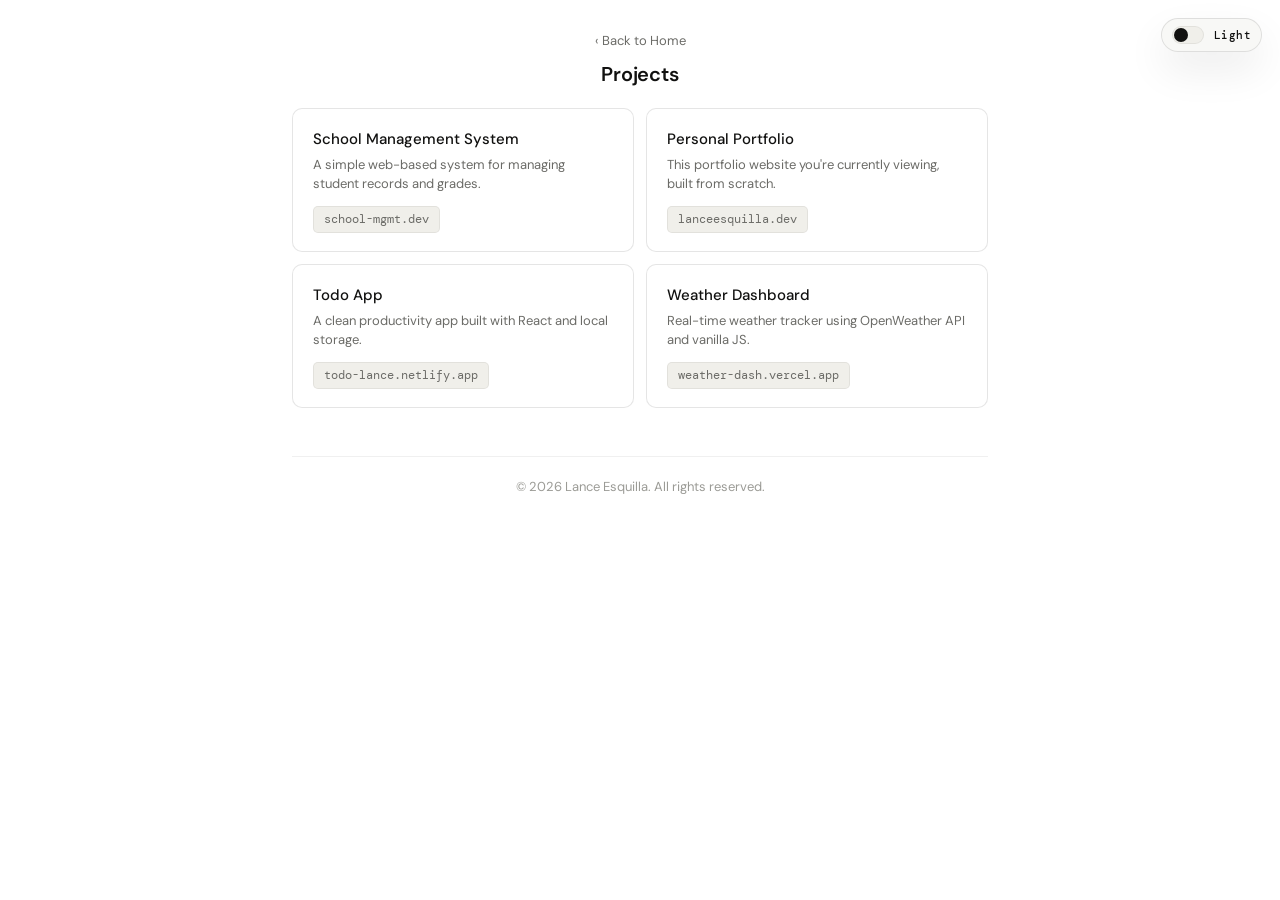
==== projects.html @ 85e6c607 "Initial commit: Portfolio website" ====
<!DOCTYPE html>
<html lang="en">
<head>
<meta charset="UTF-8" />
<meta name="viewport" content="width=device-width, initial-scale=1.0" />
<title>Projects - Lance Esquilla</title>
<link rel="preconnect" href="https://fonts.googleapis.com" />
<link href="https://fonts.googleapis.com/css2?family=DM+Sans:ital,opsz,wght@0,9..40,300;0,9..40,400;0,9..40,500;0,9..40,600;1,9..40,400&family=DM+Mono:wght@400;500&display=swap" rel="stylesheet" />
<link rel="stylesheet" href="style.css" />
<script src="theme.js"></script>
</head>
<body>
  <button class="theme-toggle" type="button" data-theme-toggle aria-pressed="false" aria-label="Switch theme">
    <span class="theme-toggle-track" aria-hidden="true">
      <span class="theme-toggle-thumb"></span>
    </span>
    <span class="theme-toggle-label" data-theme-label>Light</span>
  </button>
  <div class="container page-narrow">
    <div class="page-header">
      <div></div>
      <div class="page-header-main">
        <a href="index.html#projects" class="back-link">&lsaquo; Back to Home</a>
        <h1 class="page-title">Projects</h1>
      </div>
      <div></div>
    </div>

    <div class="section">
      <div class="projects-grid">
        <div class="project-card">
          <div class="project-name">School Management System</div>
          <div class="project-desc">A simple web-based system for managing student records and grades.</div>
          <span class="project-link">school-mgmt.dev</span>
        </div>
        <div class="project-card">
          <div class="project-name">Personal Portfolio</div>
          <div class="project-desc">This portfolio website you're currently viewing, built from scratch.</div>
          <span class="project-link">lanceesquilla.dev</span>
        </div>
        <div class="project-card">
          <div class="project-name">Todo App</div>
          <div class="project-desc">A clean productivity app built with React and local storage.</div>
          <span class="project-link">todo-lance.netlify.app</span>
        </div>
        <div class="project-card">
          <div class="project-name">Weather Dashboard</div>
          <div class="project-desc">Real-time weather tracker using OpenWeather API and vanilla JS.</div>
          <span class="project-link">weather-dash.vercel.app</span>
        </div>
      </div>
    </div>

    <div class="page-footer">© 2026 Lance Esquilla. All rights reserved.</div>
  </div>
</body>
</html>
---- style.css ----
*,
*::before,
*::after {
  box-sizing: border-box;
  margin: 0;
  padding: 0;
}

:root {
  --bg: #ffffff;
  --bg2: #f7f7f5;
  --bg3: #f0efea;
  --text: #111110;
  --text2: #6b6b67;
  --text3: #9b9b96;
  --border: rgba(0, 0, 0, 0.1);
  --border2: rgba(0, 0, 0, 0.06);
  --accent: #111110;
  --accent-bg: #111110;
  --accent-text: #ffffff;
  --tag-bg: #efefec;
  --tag-text: #444440;
  --surface-strong: #1a1a18;
  --surface-strong-muted: rgba(255, 255, 255, 0.4);
  --surface-strong-soft: rgba(255, 255, 255, 0.35);
  --surface-pattern: rgba(255, 255, 255, 0.01);
  --shadow-soft: 0 18px 40px rgba(17, 17, 16, 0.08);
  --radius: 10px;
  --radius-sm: 6px;
  --font: "DM Sans", sans-serif;
  --mono: "DM Mono", monospace;
}

:root[data-theme="dark"] {
  --bg: #121412;
  --bg2: #181c18;
  --bg3: #232923;
  --text: #f3f4ef;
  --text2: #b2b8ae;
  --text3: #7f877d;
  --border: rgba(235, 239, 231, 0.14);
  --border2: rgba(235, 239, 231, 0.08);
  --accent: #f3f4ef;
  --accent-bg: #eef1e7;
  --accent-text: #11140f;
  --tag-bg: #20251f;
  --tag-text: #d8ddd2;
  --surface-strong: #eef1e7;
  --surface-strong-muted: rgba(17, 20, 15, 0.56);
  --surface-strong-soft: rgba(17, 20, 15, 0.42);
  --surface-pattern: rgba(17, 20, 15, 0.04);
  --shadow-soft: 0 24px 60px rgba(0, 0, 0, 0.28);
}

body {
  font-family: var(--font);
  background: var(--bg);
  color: var(--text);
  font-size: 15px;
  line-height: 1.6;
  -webkit-font-smoothing: antialiased;
  transition:
    background-color 0.25s ease,
    color 0.25s ease;
}

a {
  color: inherit;
  text-decoration: none;
}

/* ── LAYOUT ── */
.container {
  max-width: 1080px;
  margin: 0 auto;
  padding: 0 32px;
}
.page-narrow {
  max-width: 760px;
}

/* ── PAGE ── */
.page-header {
  padding: 28px 0 18px;
  display: flex;
  align-items: flex-start;
  justify-content: space-between;
  gap: 16px;
}
.page-header-main {
  flex: 1;
  text-align: center;
}
.back-link {
  display: inline-flex;
  align-items: center;
  gap: 6px;
  font-size: 13px;
  color: var(--text2);
  margin-bottom: 6px;
}
.back-link:hover {
  color: var(--text);
}
.page-title {
  font-size: 20px;
  font-weight: 600;
  letter-spacing: -0.2px;
}
.theme-toggle {
  position: absolute;
  top: 18px;
  right: 18px;
  z-index: 10;
  display: inline-flex;
  align-items: center;
  gap: 10px;
  min-width: 98px;
  justify-content: center;
  border: 1px solid var(--border);
  border-radius: 999px;
  background: color-mix(in srgb, var(--bg2) 82%, transparent);
  color: var(--text);
  padding: 7px 10px;
  font: 500 12px var(--font);
  cursor: pointer;
  box-shadow: var(--shadow-soft);
  backdrop-filter: blur(14px);
  transition:
    background-color 0.2s ease,
    color 0.2s ease,
    border-color 0.2s ease,
    transform 0.2s ease;
}
.theme-toggle:hover {
  transform: translateY(-1px);
}
.theme-toggle-track {
  position: relative;
  width: 32px;
  height: 18px;
  border-radius: 999px;
  background: var(--bg3);
  border: 1px solid var(--border2);
}
.theme-toggle-thumb {
  position: absolute;
  top: 1px;
  left: 1px;
  width: 14px;
  height: 14px;
  border-radius: 50%;
  background: var(--accent-bg);
  transition:
    transform 0.2s ease,
    background-color 0.2s ease;
}
:root[data-theme="dark"] .theme-toggle-thumb {
  transform: translateX(14px);
}
.theme-toggle-label {
  font-family: var(--mono);
  font-size: 11px;
  letter-spacing: 0.4px;
}
.page-footer {
  border-top: 1px solid var(--border2);
  padding: 20px 0 36px;
  margin-top: 24px;
  font-size: 13px;
  color: var(--text3);
  text-align: center;
}

/* ── HERO ── */
.hero {
  padding: 56px 0 48px;
  border-bottom: 1px solid var(--border);
}
.hero-inner {
  display: flex;
  align-items: flex-start;
  gap: 28px;
}
.avatar-wrap {
  position: relative;
  flex-shrink: 0;
  width: 160px;
  height: 160px;
  border-radius: 12px;
  background: var(--bg3);
  overflow: hidden;
  display: flex;
  align-items: center;
  justify-content: center;
  border: 1px solid var(--border);
}
.avatar-placeholder {
  font-size: 48px;
  font-weight: 600;
  color: var(--text2);
  letter-spacing: -1px;
  font-family: var(--mono);
}

.avatar-overlay {
  position: absolute;
  top: 0;
  left: 0;
  width: 100%;
  height: 100%;
  background: rgba(0, 0, 0, 0.6);
  color: #fff;
  display: flex;
  flex-direction: column;
  align-items: center;
  justify-content: center;
  opacity: 0;
  transition: opacity 0.3s ease;
  backdrop-filter: blur(2px);
  z-index: 10;
}

.avatar-wrap:hover .avatar-overlay {
  opacity: 1;
}

.avatar-overlay-text {
  font-size: 14px;
  font-weight: 500;
  margin-top: 8px;
}

.hero-info {
  flex: 1;
}
.hero-top {
  display: flex;
  align-items: flex-start;
  justify-content: space-between;
  flex-wrap: wrap;
  gap: 12px;
  margin-bottom: 4px;
}
.hero-name {
  font-size: 28px;
  font-weight: 600;
  letter-spacing: -0.5px;
  display: flex;
  align-items: center;
  gap: 8px;
}
.verified {
  width: 20px;
  height: 20px;
  color: #4a90e2;
}
.hero-location {
  font-size: 14px;
  color: var(--text2);
  margin-bottom: 6px;
  display: flex;
  align-items: center;
  gap: 4px;
}
.hero-title {
  font-size: 15px;
  color: var(--text);
  margin-bottom: 16px;
  font-weight: 400;
}
.title-sep {
  color: var(--text3);
  margin: 0 4px;
}
.badge-row {
  display: flex;
  gap: 10px;
  flex-wrap: wrap;
  margin-bottom: 20px;
}
.badge {
  display: inline-flex;
  align-items: center;
  gap: 6px;
  background: var(--bg2);
  border: 1px solid var(--border);
  border-radius: var(--radius-sm);
  padding: 5px 12px;
  font-size: 13px;
  font-weight: 500;
  color: var(--text);
}
.badge-accent {
  background: var(--accent-bg);
  color: var(--accent-text);
  border-color: var(--accent-bg);
}
.hero-actions {
  display: flex;
  align-items: center;
  gap: 16px;
  flex-wrap: wrap;
}
.btn-primary {
  display: inline-flex;
  align-items: center;
  gap: 8px;
  background: var(--accent-bg);
  color: var(--accent-text);
  border: none;
  border-radius: var(--radius-sm);
  padding: 9px 18px;
  font-size: 14px;
  font-weight: 500;
  cursor: pointer;
  font-family: var(--font);
  transition: opacity 0.15s;
}
.btn-primary:hover {
  opacity: 0.85;
}
.btn-ghost {
  display: inline-flex;
  align-items: center;
  gap: 6px;
  color: var(--text);
  font-size: 14px;
  font-weight: 400;
  cursor: pointer;
}
.btn-ghost:hover {
  color: var(--text2);
}

/* ── MAIN GRID ── */
.main-grid {
  display: grid;
  grid-template-columns: 1fr 320px;
  gap: 48px;
  padding: 48px 0;
  align-items: start;
}

/* ── SECTION ── */
.section {
  margin-bottom: 48px;
}
.section-header {
  display: flex;
  align-items: center;
  justify-content: space-between;
  margin-bottom: 20px;
}
.section-title {
  font-size: 17px;
  font-weight: 600;
  letter-spacing: -0.2px;
}
.view-all {
  font-size: 13px;
  color: var(--text2);
  display: flex;
  align-items: center;
  gap: 4px;
  font-weight: 400;
}
.view-all:hover {
  color: var(--text);
}
.section-divider {
  border: none;
  border-top: 1px solid var(--border2);
  margin: 32px 0;
}

/* ── ABOUT ── */
.about-text p {
  font-size: 15px;
  color: var(--text);
  line-height: 1.75;
  margin-bottom: 14px;
}
.about-text p:last-child {
  margin-bottom: 0;
}

/* ── STUDENT CARD ── */
.student-card {
  background: var(--surface-strong);
  border-radius: 14px;
  padding: 28px;
  color: var(--accent-text);
  font-family: var(--mono);
  position: relative;
  overflow: hidden;
  min-height: 220px;
  margin-bottom: 14px;
  box-shadow: var(--shadow-soft);
}
.card-icon {
  font-size: 22px;
  margin-bottom: 20px;
  opacity: 0.9;
}
.card-label {
  font-size: 11px;
  letter-spacing: 1.5px;
  text-transform: uppercase;
  color: var(--surface-strong-muted);
  margin-bottom: 4px;
  font-family: var(--mono);
}
.card-title {
  font-size: 16px;
  font-weight: 500;
  color: var(--accent-text);
  letter-spacing: 0.5px;
  margin-bottom: 24px;
}
.card-sublabel {
  font-size: 10px;
  letter-spacing: 1.5px;
  text-transform: uppercase;
  color: var(--surface-strong-soft);
  margin-bottom: 4px;
}
.card-name {
  font-size: 20px;
  font-weight: 500;
  letter-spacing: 1px;
  color: var(--accent-text);
  margin-bottom: 24px;
}
.card-role {
  font-size: 10px;
  letter-spacing: 1.5px;
  text-transform: uppercase;
  color: var(--surface-strong-muted);
}
.card-noise {
  position: absolute;
  top: 0;
  right: 0;
  bottom: 0;
  left: 0;
  background: repeating-linear-gradient(
    45deg,
    transparent,
    transparent 2px,
    var(--surface-pattern) 2px,
    var(--surface-pattern) 4px
  );
  pointer-events: none;
}

/* ── TECH STACK ── */
.tech-category {
  margin-bottom: 16px;
}
.tech-cat-label {
  font-size: 13px;
  font-weight: 500;
  color: var(--text);
  margin-bottom: 8px;
}
.tag-row {
  display: flex;
  flex-wrap: wrap;
  gap: 8px;
}
.tag {
  display: inline-flex;
  align-items: center;
  background: var(--tag-bg);
  color: var(--tag-text);
  border: 1px solid var(--border2);
  border-radius: var(--radius-sm);
  padding: 4px 12px;
  font-size: 13px;
  font-weight: 400;
  white-space: nowrap;
}

/* ── PROJECTS ── */
.projects-grid {
  display: grid;
  grid-template-columns: 1fr 1fr;
  gap: 12px;
}
.project-card {
  border: 1px solid var(--border);
  border-radius: var(--radius);
  padding: 18px 20px;
  background: var(--bg);
  transition:
    background-color 0.15s ease,
    border-color 0.15s ease,
    transform 0.15s ease;
  cursor: pointer;
}
.project-card:hover {
  background: var(--bg2);
  border-color: var(--border);
  transform: translateY(-2px);
}
.project-name {
  font-size: 15px;
  font-weight: 500;
  margin-bottom: 4px;
}
.project-desc {
  font-size: 13px;
  color: var(--text2);
  margin-bottom: 12px;
  line-height: 1.5;
}
.project-link {
  display: inline-block;
  background: var(--bg3);
  border: 1px solid var(--border2);
  border-radius: 5px;
  padding: 3px 10px;
  font-size: 12px;
  color: var(--text2);
  font-family: var(--mono);
}

/* ── EXPERIENCE (SIDEBAR) ── */
.experience-title {
  font-size: 17px;
  font-weight: 600;
  margin-bottom: 20px;
  letter-spacing: -0.2px;
}
.exp-list {
  list-style: none;
}
.exp-item {
  display: flex;
  align-items: flex-start;
  gap: 12px;
  margin-bottom: 20px;
}
.exp-dot {
  width: 14px;
  height: 14px;
  border: 2px solid var(--border);
  border-radius: 3px;
  flex-shrink: 0;
  margin-top: 3px;
  background: var(--bg);
}
.exp-dot.active {
  background: var(--accent);
  border-color: var(--accent);
}
.exp-body {
  flex: 1;
}
.exp-role {
  font-size: 14px;
  font-weight: 500;
  line-height: 1.3;
}
.exp-meta {
  display: flex;
  justify-content: space-between;
  align-items: center;
  margin-top: 2px;
}
.exp-org {
  font-size: 13px;
  color: var(--text2);
}
.exp-year {
  font-size: 12px;
  color: var(--text3);
  font-family: var(--mono);
}

/* ── CERTS ── */
.cert-list {
  list-style: none;
}
.cert-item {
  display: flex;
  align-items: center;
  justify-content: space-between;
  padding: 14px 0;
  border-bottom: 1px solid var(--border2);
}
.cert-item:first-child {
  border-top: 1px solid var(--border2);
}
.cert-name {
  font-size: 14px;
  font-weight: 500;
}
.cert-issuer {
  font-size: 13px;
  color: var(--text2);
  margin-top: 1px;
}
.cert-arrow {
  color: var(--text3);
  font-size: 14px;
}

/* ── RECOMMENDATIONS ── */
.rec-box {
  background: var(--bg2);
  border-radius: var(--radius);
  padding: 24px;
  margin-bottom: 8px;
  border: 1px solid var(--border2);
}
.rec-quote {
  font-size: 14px;
  line-height: 1.75;
  color: var(--text);
  margin-bottom: 16px;
  font-style: italic;
}
.rec-name {
  font-size: 14px;
  font-weight: 500;
}
.rec-role {
  font-size: 13px;
  color: var(--text2);
}

/* ── FOOTER ── */
.footer-section {
  border-top: 1px solid var(--border);
  padding: 48px 0 32px;
}
.footer-grid {
  display: grid;
  grid-template-columns: repeat(4, 1fr);
  gap: 32px;
  margin-bottom: 40px;
}
.footer-col-title {
  font-size: 13px;
  font-weight: 500;
  color: var(--text2);
  margin-bottom: 14px;
  letter-spacing: 0.2px;
}
.footer-link {
  display: flex;
  align-items: center;
  justify-content: space-between;
  padding: 10px 0;
  border-bottom: 1px solid var(--border2);
  font-size: 14px;
  color: var(--text);
}
.footer-link:hover {
  color: var(--text2);
}
.footer-link-icon {
  width: 18px;
  height: 18px;
  margin-right: 8px;
  opacity: 0.7;
}
.footer-link-left {
  display: flex;
  align-items: center;
}
.footer-contact-item {
  margin-bottom: 12px;
}
.footer-contact-label {
  font-size: 12px;
  color: var(--text3);
  letter-spacing: 0.5px;
  text-transform: uppercase;
  margin-bottom: 2px;
}
.footer-contact-val {
  font-size: 14px;
  color: var(--text);
  display: flex;
  align-items: center;
  justify-content: space-between;
}
.footer-contact-val-row {
  display: flex;
  align-items: center;
  justify-content: space-between;
  width: 100%;
  padding: 8px 0;
  border-bottom: 1px solid var(--border2);
  font-size: 14px;
}
.footer-bottom {
  border-top: 1px solid var(--border2);
  padding-top: 20px;
  font-size: 13px;
  color: var(--text3);
  text-align: center;
}

/* ── GALLERY ── */
.gallery-section {
  padding: 0 0 56px;
}
.gallery-grid {
  display: flex;
  gap: 12px;
  overflow-x: auto;
  padding-bottom: 8px;
  scrollbar-width: none;
}
.gallery-grid::-webkit-scrollbar {
  display: none;
}
.gallery-img {
  flex-shrink: 0;
  width: 200px;
  height: 150px;
  border-radius: var(--radius);
  background: var(--bg3);
  border: 1px solid var(--border);
  display: flex;
  align-items: center;
  justify-content: center;
  font-size: 12px;
  color: var(--text3);
  font-family: var(--mono);
}

/* ── CHAT BUTTON ── */
.chat-btn {
  position: fixed;
  bottom: 24px;
  right: 24px;
  background: var(--accent-bg);
  color: var(--accent-text);
  border: none;
  border-radius: 50px;
  padding: 12px 20px;
  font-size: 14px;
  font-weight: 500;
  font-family: var(--font);
  cursor: pointer;
  display: flex;
  align-items: center;
  gap: 8px;
  box-shadow: var(--shadow-soft);
  transition: opacity 0.15s;
}
.chat-btn:hover {
  opacity: 0.85;
}

/* ── CHAT WINDOW ── */
.chat-window {
  position: fixed;
  bottom: 80px;
  right: 20px;
  width: 300px;
  max-width: calc(100vw - 40px);
  background: var(--bg);
  border: 1px solid var(--border);
  border-radius: 12px;
  box-shadow: 0 8px 24px rgba(0, 0, 0, 0.1);
  display: none;
  flex-direction: column;
  overflow: hidden;
  z-index: 100;
}

.chat-header {
  background: var(--bg3);
  padding: 12px 16px;
  font-weight: 600;
  display: flex;
  justify-content: space-between;
  align-items: center;
  border-bottom: 1px solid var(--border);
}

.close-chat {
  background: transparent;
  border: none;
  color: var(--text);
  font-size: 20px;
  cursor: pointer;
  line-height: 1;
}

.chat-body {
  padding: 16px;
  height: 300px;
  overflow-y: auto;
  display: flex;
  flex-direction: column;
  gap: 12px;
}

.chat-message {
  padding: 8px 12px;
  border-radius: 12px;
  font-size: 14px;
  max-width: 85%;
  line-height: 1.4;
}

.chat-message.bot {
  background: var(--bg3);
  align-self: flex-start;
  border-bottom-left-radius: 4px;
}

.chat-message.user {
  background: var(--accent);
  color: #fff;
  align-self: flex-end;
  border-bottom-right-radius: 4px;
}

.chat-footer {
  padding: 12px;
  border-top: 1px solid var(--border);
  display: flex;
  gap: 8px;
}

.chat-footer input {
  flex: 1;
  padding: 8px 12px;
  border: 1px solid var(--border);
  border-radius: 20px;
  background: var(--bg2);
  color: var(--text);
  outline: none;
}

.chat-footer button {
  background: var(--accent);
  color: #fff;
  border: none;
  border-radius: 20px;
  padding: 0 16px;
  font-weight: 500;
  cursor: pointer;
}

/*responsive*/
@media (max-width: 768px) {
  .theme-toggle {
    top: 12px;
    right: 12px;
    min-width: 92px;
    padding: 6px 9px;
  }
  .page-header {
    flex-direction: column-reverse;
    align-items: center;
  }
  .page-header-main {
    text-align: center;
  }
  .main-grid {
    grid-template-columns: 1fr;
    gap: 32px;
  }
  .projects-grid {
    grid-template-columns: 1fr;
  }
  .footer-grid {
    grid-template-columns: 1fr 1fr;
  }
  .hero-inner {
    flex-direction: column;
  }
  .avatar-wrap {
    width: 100px;
    height: 100px;
  }
  .avatar-placeholder {
    font-size: 32px;
  }
  .container {
    padding: 0 20px;
  }
}
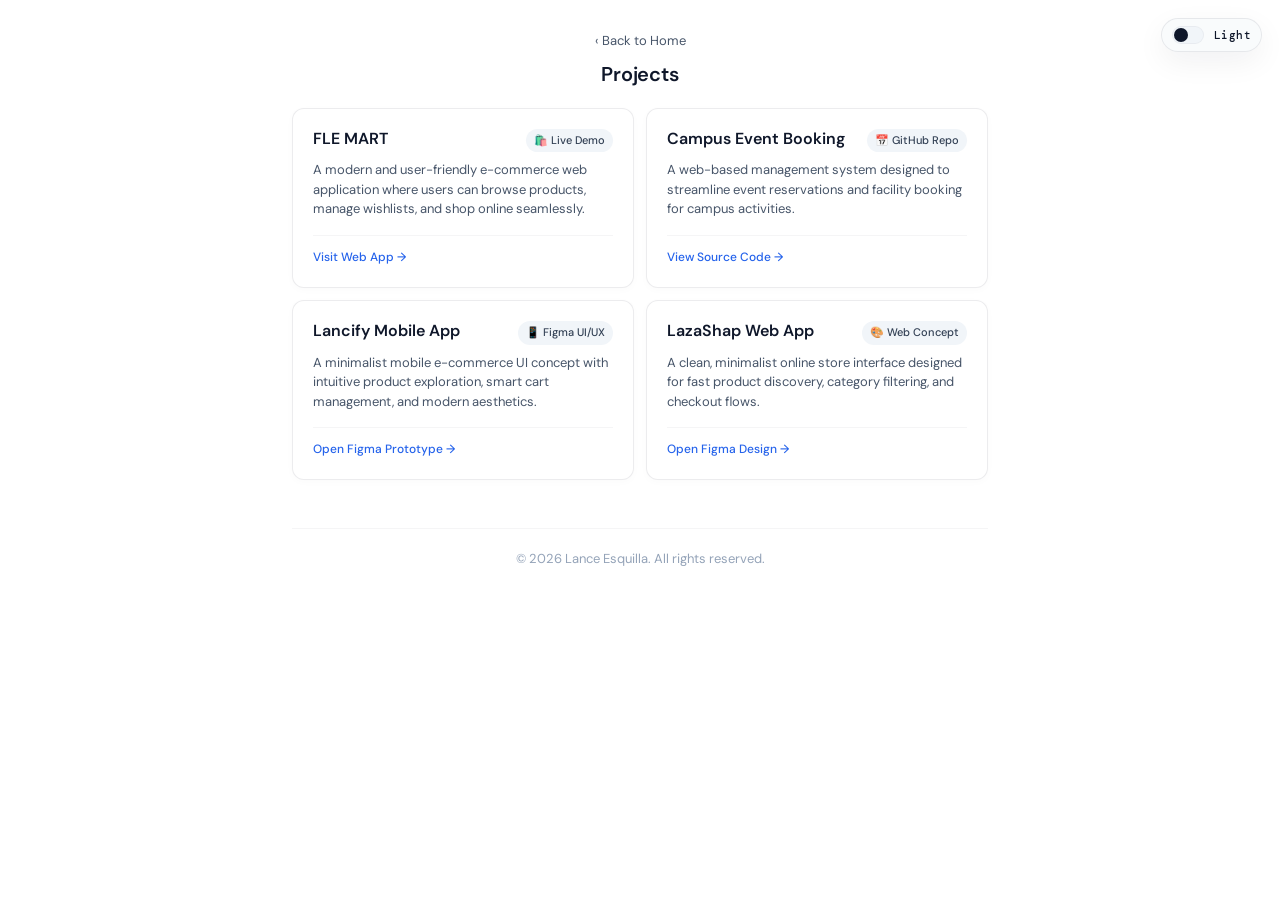
==== commit 9da00c27: "Fix dark mode issue, enhance project cards, add SEO and competencies" ====
--- a/projects.html
+++ b/projects.html
@@ -28,26 +28,57 @@
 
     <div class="section">
       <div class="projects-grid">
-        <div class="project-card">
-          <div class="project-name">School Management System</div>
-          <div class="project-desc">A simple web-based system for managing student records and grades.</div>
-          <span class="project-link">school-mgmt.dev</span>
-        </div>
-        <div class="project-card">
-          <div class="project-name">Personal Portfolio</div>
-          <div class="project-desc">This portfolio website you're currently viewing, built from scratch.</div>
-          <span class="project-link">lanceesquilla.dev</span>
-        </div>
-        <div class="project-card">
-          <div class="project-name">Todo App</div>
-          <div class="project-desc">A clean productivity app built with React and local storage.</div>
-          <span class="project-link">todo-lance.netlify.app</span>
-        </div>
-        <div class="project-card">
-          <div class="project-name">Weather Dashboard</div>
-          <div class="project-desc">Real-time weather tracker using OpenWeather API and vanilla JS.</div>
-          <span class="project-link">weather-dash.vercel.app</span>
-        </div>
+        <a href="https://esquillafrancislancelot-bsit-12a3.netlify.app/" target="_blank" rel="noopener noreferrer" class="project-card">
+          <div class="project-card-header">
+            <div class="project-name">FLE MART</div>
+            <span class="project-badge">🛍️ Live Demo</span>
+          </div>
+          <div class="project-desc">
+            A modern and user-friendly e-commerce web application where users can browse products, manage wishlists, and shop online seamlessly.
+          </div>
+          <div class="project-footer">
+            <span class="project-link">Visit Web App →</span>
+          </div>
+        </a>
+
+        <a href="https://github.com/AdobadoDev/Event-Reservation-and-Booking-Management-for-Campus-Activities" target="_blank" rel="noopener noreferrer" class="project-card">
+          <div class="project-card-header">
+            <div class="project-name">Campus Event Booking</div>
+            <span class="project-badge">📅 GitHub Repo</span>
+          </div>
+          <div class="project-desc">
+            A web-based management system designed to streamline event reservations and facility booking for campus activities.
+          </div>
+          <div class="project-footer">
+            <span class="project-link">View Source Code →</span>
+          </div>
+        </a>
+
+        <a href="https://www.figma.com/design/rDPmkAAqQOrpExLoH2JtaI/Untitled?t=QDL6HiDlJ0Fk2P1c-1" target="_blank" rel="noopener noreferrer" class="project-card">
+          <div class="project-card-header">
+            <div class="project-name">Lancify Mobile App</div>
+            <span class="project-badge">📱 Figma UI/UX</span>
+          </div>
+          <div class="project-desc">
+            A minimalist mobile e-commerce UI concept with intuitive product exploration, smart cart management, and modern aesthetics.
+          </div>
+          <div class="project-footer">
+            <span class="project-link">Open Figma Prototype →</span>
+          </div>
+        </a>
+
+        <a href="https://www.figma.com/design/9QLFkAbsCKOzWOdWrcNY8P/Untitled?node-id=0-1&t=QDL6HiDlJ0Fk2P1c-1" target="_blank" rel="noopener noreferrer" class="project-card">
+          <div class="project-card-header">
+            <div class="project-name">LazaShap Web App</div>
+            <span class="project-badge">🎨 Web Concept</span>
+          </div>
+          <div class="project-desc">
+            A clean, minimalist online store interface designed for fast product discovery, category filtering, and checkout flows.
+          </div>
+          <div class="project-footer">
+            <span class="project-link">Open Figma Design →</span>
+          </div>
+        </a>
       </div>
     </div>
 
--- a/style.css
+++ b/style.css
@@ -8,48 +8,48 @@
 
 :root {
   --bg: #ffffff;
-  --bg2: #f7f7f5;
-  --bg3: #f0efea;
-  --text: #111110;
-  --text2: #6b6b67;
-  --text3: #9b9b96;
-  --border: rgba(0, 0, 0, 0.1);
-  --border2: rgba(0, 0, 0, 0.06);
-  --accent: #111110;
-  --accent-bg: #111110;
+  --bg2: #f8fafc;
+  --bg3: #f1f5f9;
+  --text: #0f172a;
+  --text2: #475569;
+  --text3: #94a3b8;
+  --border: rgba(15, 23, 42, 0.08);
+  --border2: rgba(15, 23, 42, 0.04);
+  --accent: #2563eb;
+  --accent-bg: #0f172a;
   --accent-text: #ffffff;
-  --tag-bg: #efefec;
-  --tag-text: #444440;
-  --surface-strong: #1a1a18;
+  --tag-bg: #f1f5f9;
+  --tag-text: #334155;
+  --surface-strong: #0f172a;
   --surface-strong-muted: rgba(255, 255, 255, 0.4);
   --surface-strong-soft: rgba(255, 255, 255, 0.35);
   --surface-pattern: rgba(255, 255, 255, 0.01);
-  --shadow-soft: 0 18px 40px rgba(17, 17, 16, 0.08);
-  --radius: 10px;
-  --radius-sm: 6px;
-  --font: "DM Sans", sans-serif;
-  --mono: "DM Mono", monospace;
+  --shadow-soft: 0 10px 30px rgba(15, 23, 42, 0.06);
+  --radius: 12px;
+  --radius-sm: 8px;
+  --font: "DM Sans", -apple-system, BlinkMacSystemFont, "Segoe UI", Roboto, sans-serif;
+  --mono: "DM Mono", ui-monospace, monospace;
 }
 
 :root[data-theme="dark"] {
-  --bg: #121412;
-  --bg2: #181c18;
-  --bg3: #232923;
-  --text: #f3f4ef;
-  --text2: #b2b8ae;
-  --text3: #7f877d;
-  --border: rgba(235, 239, 231, 0.14);
-  --border2: rgba(235, 239, 231, 0.08);
-  --accent: #f3f4ef;
-  --accent-bg: #eef1e7;
-  --accent-text: #11140f;
-  --tag-bg: #20251f;
-  --tag-text: #d8ddd2;
-  --surface-strong: #eef1e7;
-  --surface-strong-muted: rgba(17, 20, 15, 0.56);
-  --surface-strong-soft: rgba(17, 20, 15, 0.42);
-  --surface-pattern: rgba(17, 20, 15, 0.04);
-  --shadow-soft: 0 24px 60px rgba(0, 0, 0, 0.28);
+  --bg: #0d1117;
+  --bg2: #161b22;
+  --bg3: #21262d;
+  --text: #f0f6fc;
+  --text2: #8b949e;
+  --text3: #6e7681;
+  --border: rgba(240, 246, 252, 0.12);
+  --border2: rgba(240, 246, 252, 0.07);
+  --accent: #58a6ff;
+  --accent-bg: #388bfd;
+  --accent-text: #ffffff;
+  --tag-bg: #1f242c;
+  --tag-text: #c9d1d9;
+  --surface-strong: #161b22;
+  --surface-strong-muted: rgba(240, 246, 252, 0.5);
+  --surface-strong-soft: rgba(240, 246, 252, 0.3);
+  --surface-pattern: rgba(240, 246, 252, 0.03);
+  --shadow-soft: 0 16px 40px rgba(0, 0, 0, 0.4);
 }
 
 body {
@@ -491,39 +491,81 @@
 .project-card {
   border: 1px solid var(--border);
   border-radius: var(--radius);
-  padding: 18px 20px;
+  padding: 20px;
   background: var(--bg);
+  display: flex;
+  flex-direction: column;
+  justify-content: space-between;
+  text-decoration: none;
+  color: inherit;
   transition:
-    background-color 0.15s ease,
-    border-color 0.15s ease,
-    transform 0.15s ease;
+    background-color 0.2s ease,
+    border-color 0.2s ease,
+    transform 0.2s ease,
+    box-shadow 0.2s ease;
   cursor: pointer;
+  box-shadow: 0 2px 8px rgba(0, 0, 0, 0.02);
 }
 .project-card:hover {
   background: var(--bg2);
-  border-color: var(--border);
-  transform: translateY(-2px);
+  border-color: var(--accent);
+  transform: translateY(-3px);
+  box-shadow: var(--shadow-soft);
+}
+.project-card-header {
+  display: flex;
+  align-items: flex-start;
+  justify-content: space-between;
+  gap: 8px;
+  margin-bottom: 8px;
 }
 .project-name {
-  font-size: 15px;
-  font-weight: 500;
-  margin-bottom: 4px;
+  font-size: 16px;
+  font-weight: 600;
+  color: var(--text);
+  line-height: 1.3;
+}
+.project-card:hover .project-name {
+  color: var(--accent);
+}
+.project-badge {
+  display: inline-flex;
+  align-items: center;
+  gap: 4px;
+  font-size: 11px;
+  font-weight: 500;
+  padding: 3px 8px;
+  border-radius: 999px;
+  background: var(--tag-bg);
+  color: var(--tag-text);
+  white-space: nowrap;
 }
 .project-desc {
   font-size: 13px;
   color: var(--text2);
-  margin-bottom: 12px;
+  margin-bottom: 16px;
   line-height: 1.5;
+  flex-grow: 1;
+}
+.project-footer {
+  display: flex;
+  align-items: center;
+  justify-content: space-between;
+  margin-top: auto;
+  padding-top: 12px;
+  border-top: 1px solid var(--border2);
 }
 .project-link {
-  display: inline-block;
-  background: var(--bg3);
-  border: 1px solid var(--border2);
-  border-radius: 5px;
-  padding: 3px 10px;
+  display: inline-flex;
+  align-items: center;
+  gap: 6px;
   font-size: 12px;
-  color: var(--text2);
-  font-family: var(--mono);
+  font-weight: 500;
+  color: var(--accent);
+  transition: gap 0.2s ease;
+}
+.project-card:hover .project-link {
+  gap: 8px;
 }
 
 /* ── EXPERIENCE (SIDEBAR) ── */
